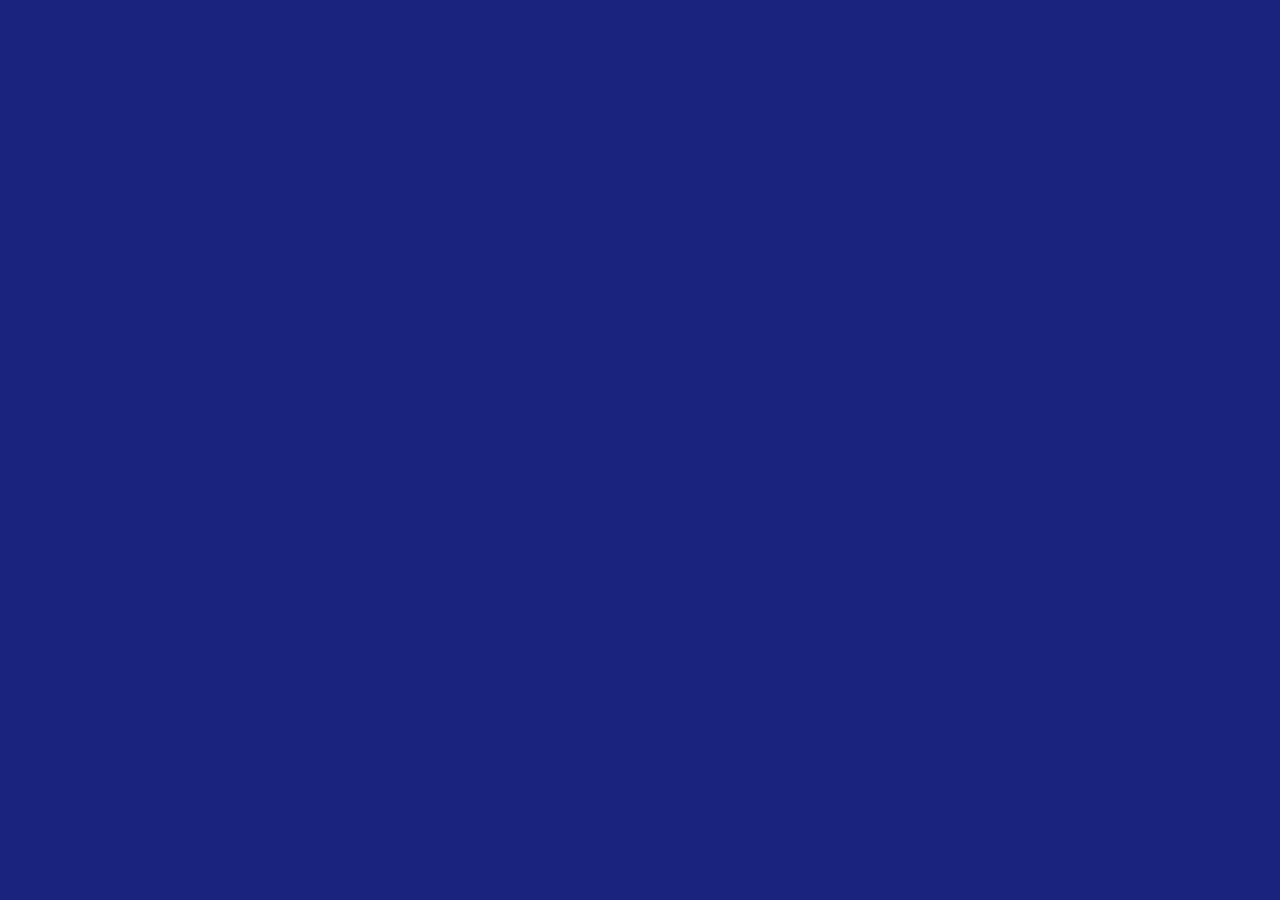
==== index.html @ e11d2199 "Optimisation SEO et correction splash screen" ====
<!DOCTYPE html>
<html lang="fr">

<head>
    <meta charset="UTF-8">
    <meta name="theme-color" content="#1A237E">
    <meta name="viewport" content="width=device-width, initial-scale=1.0">
    <title>Matthew Bolia — Développeur Web & Mobile</title>
    <meta name="description" content="Découvrez le portfolio de Matthew Bolia, développeur Web et Mobile spécialisé en Flutter, React et Firebase. Basé à Kinshasa.">
    <meta name="keywords" content="Matthew Bolia, développeur web, développeur mobile, Kinshasa, portfolio, Flutter, React, Firebase">
    <meta property="og:title" content="Matthew Bolia — Portfolio">
    <meta property="og:description" content="Développeur Web & Mobile créant des expériences digitales exceptionnelles.">
    <meta property="og:url" content="https://matthewbolia.vercel.app/">
    <link rel="icon" type="image/png" href="favicon.png">


    <link rel="preconnect" href="https://fonts.googleapis.com">
    <link rel="preconnect" href="https://fonts.gstatic.com" crossorigin>
    <link href="https://fonts.googleapis.com/css2?family=Inter:wght@800&display=swap" rel="stylesheet">

    <link rel="stylesheet" href="style.css">


    <link rel="prefetch" href="portfolio.html">
    <link rel="prerender" href="portfolio.html">
    <style>
        body {
            background-color: #1A237E;
            margin: 0;
            padding: 0;
            overflow: hidden;
            width: 100%;
            height: 100vh;
            display: flex;
            align-items: center;
            justify-content: center;
        }
    </style>
</head>

<body class="no-scroll">
    <!-- Custom Cursor -->
    <div id="cursor-dot"></div>
    <div id="cursor-outline"></div>

    <div id="splash-screen">
        <div class="splash-logo">
            <span class="letter">M</span>
            <span class="letter">B</span>
        </div>
    </div>

    <script>

        const cursorDot = document.getElementById('cursor-dot');
        const cursorOutline = document.getElementById('cursor-outline');

        window.addEventListener('mousemove', (e) => {
            const posX = e.clientX;
            const posY = e.clientY;

            cursorDot.style.left = `${posX}px`;
            cursorDot.style.top = `${posY}px`;
            cursorDot.style.opacity = '1';

            cursorOutline.animate({
                left: `${posX}px`,
                top: `${posY}px`
            }, { duration: 500, fill: 'forwards' });
            cursorOutline.style.opacity = '1';
        });

        document.addEventListener('DOMContentLoaded', () => {
            setTimeout(() => {
                window.location.replace('portfolio.html');
            }, 3000);
        });
    </script>
</body>

</html>
---- style.css ----
:root {
   --primary: #1A237E;
   --primary-rgb: 26, 35, 126;
   --primary-light: #3F51B5;
   --primary-dark: #121858;
   --primary-soft: rgba(26, 35, 126, 0.08);

   --bg-main: #FBF5F0;
   --bg-card: #FFFFFF;
   --bg-section-alt: #F5EDE6;
   --bg-ticker: #FBF5F0;
   --cta-bg: #e8eafc;

   --text-primary: #1a1a2e;
   --text-secondary: #6b7280;
   --text-muted: #9ca3af;

   --border: #e5e0db;
   --border-hover: rgba(26, 35, 126, 0.3);
   --shadow: 0 4px 24px rgba(0, 0, 0, 0.06);
   --shadow-hover: 0 12px 40px rgba(0, 0, 0, 0.1);
   --shadow-sm: 0 2px 8px rgba(0, 0, 0, 0.04);

   --radius-sm: 8px;
   --radius-md: 12px;
   --radius-lg: 16px;
   --radius-xl: 24px;
   --radius-full: 999px;
   --header-height: 72px;
   --container-max: 1200px;
   --section-gap: 100px;

   --ease: cubic-bezier(0.4, 0, 0.2, 1);
   --ease-bounce: cubic-bezier(0.34, 1.56, 0.64, 1);
   --transition: all 0.3s var(--ease);
   --transition-slow: all 0.5s var(--ease);

   --font-body: 'Inter', -apple-system, BlinkMacSystemFont, 'Segoe UI', sans-serif;
   --font-heading: 'Playfair Display', Georgia, 'Times New Roman', serif;
   --font-mono: 'DM Mono', 'Fira Code', monospace;
 }

 [data-theme="dark"] {
    --primary: #6366F1;
    --primary-rgb: 99, 102, 241;
    --primary-light: #818CF8;
    --primary-soft: rgba(99, 102, 241, 0.15);
    --glow-primary: rgba(99, 102, 241, 0.4);
    --glow-secondary: rgba(139, 92, 246, 0.3);

    --bg-main: #020205;
    --bg-card: #0A0A12;
    --bg-section-alt: #05050A;
    --bg-ticker: #020205;
    --cta-bg: #080816;
    --text-primary: #F9FAFB;
    --text-secondary: #D1D5DB;
    --text-muted: #9CA3AF;
    --border: rgba(255, 255, 255, 0.08);
    --border-hover: rgba(99, 102, 241, 0.4);
    
    --shadow: 0 10px 30px -10px rgba(0, 0, 0, 0.7);
    --shadow-hover: 0 20px 40px -15px rgba(0, 0, 0, 0.8), 0 0 20px rgba(99, 102, 241, 0.1);
    --shadow-sm: 0 4px 12px rgba(0, 0, 0, 0.5);
    
    --glass-bg: rgba(10, 10, 18, 0.8);
    --glass-border: rgba(255, 255, 255, 0.05);
 }

  /* --- Ambient Dark Mode Glows --- */
  [data-theme="dark"] #main-content-wrapper::before,
  [data-theme="dark"] #main-content-wrapper::after {
    content: '';
    position: fixed;
    width: 50vw;
    height: 50vw;
    border-radius: 50%;
    filter: blur(120px);
    z-index: -1;
    opacity: 0.15;
    pointer-events: none;
    animation: ambient-pulse 15s ease-in-out infinite alternate;
  }

  [data-theme="dark"] #main-content-wrapper::before {
    top: -10%;
    right: -10%;
    background: radial-gradient(circle, var(--primary), transparent);
  }

  [data-theme="dark"] #main-content-wrapper::after {
    bottom: -10%;
    left: -10%;
    background: radial-gradient(circle, #8B5CF6, transparent);
    animation-delay: -7s;
  }

  @keyframes ambient-pulse {
    0% { transform: translate(0, 0) scale(1); opacity: 0.1; }
    100% { transform: translate(-5%, 5%) scale(1.2); opacity: 0.2; }
  }

 /* ---------- RESET & BASE ---------- */
 *,
 *::before,
 *::after {
   margin: 0;
   padding: 0;
   box-sizing: border-box;
 }

 html {
   scroll-behavior: smooth;
   scroll-padding-top: var(--header-height);
 }

 body {
   font-family: var(--font-body);
   background-color: var(--bg-main);
   color: var(--text-primary);
   line-height: 1.7;
   overflow-x: hidden;
   -webkit-font-smoothing: antialiased;
   -moz-osx-font-smoothing: grayscale;
   transition: background-color 0.4s var(--ease), color 0.4s var(--ease);
 }

 img {
   max-width: 100%;
   height: auto;
   display: block;
 }

 a {
   color: inherit;
   text-decoration: none;
 }

 ul {
   list-style: none;
 }

 button {
   font-family: inherit;
   cursor: pointer;
   border: none;
   background: none;
 }

 .container {
   width: 90%;
   max-width: var(--container-max);
   margin: 0 auto;
 }

 .sr-only {
   position: absolute;
   width: 1px;
   height: 1px;
   padding: 0;
   margin: -1px;
   overflow: hidden;
   clip: rect(0, 0, 0, 0);
   white-space: nowrap;
   border: 0;
 }

 .skip-link {
   position: fixed;
   top: -100%;
   left: 20px;
   z-index: 9999;
   padding: 12px 24px;
   background: var(--primary);
   color: #fff;
   border-radius: var(--radius-md);
   font-weight: 600;
   transition: top 0.3s;
 }

 .skip-link:focus {
   top: 20px;
 }

 header {
   position: fixed;
   top: 0;
   left: 0;
   width: 100%;
   z-index: 10000;
   transition: var(--transition-slow);
   background: var(--bg-main);
   backdrop-filter: blur(20px);
   -webkit-backdrop-filter: blur(20px);
   border-bottom: 1px solid var(--border);
   box-shadow: var(--shadow-sm);
   opacity: 1 !important;
 }

 header .nav-pill:not(.active) {
   color: var(--text-secondary);
 }

 .nav-right .icon-btn,
 .nav-right .lang-btn {
   color: var(--text-primary);
   border-color: var(--border);
 }

 .nav-right .btn-cv {
   color: #fff !important;
   background: var(--primary);
   border-color: var(--primary);
 }

 header.scrolled {
   background: var(--bg-main);
   border-bottom: 1px solid var(--border);
   opacity: 1 !important;
 }

 nav {
   display: flex;
   align-items: center;
   justify-content: space-between;
   height: var(--header-height);
 }

 .nav-left {
   display: flex;
   align-items: center;
   gap: 6px;
 }

 .nav-pill {
   padding: 8px 20px;
   border-radius: var(--radius-full);
   font-size: 0.88rem;
   font-weight: 500;
   color: var(--text-secondary);
   transition: var(--transition);
   text-decoration: none;
 }

 .nav-pill:hover {
   color: var(--text-primary);
   background: rgba(0, 0, 0, 0.04);
 }

 .nav-pill.active {
   background: var(--primary);
   color: #fff;
   font-weight: 600;
 }

 .nav-right {
   display: flex;
   align-items: center;
   gap: 10px;
 }

 .btn-cv {
   display: inline-flex;
   align-items: center;
   gap: 8px;
   padding: 8px 20px;
   background: #1A237E !important;
   color: #fff !important;
   border-radius: var(--radius-full);
   font-size: 0.85rem;
   font-weight: 600;
   transition: var(--transition);
   text-decoration: none;
   border: 2px solid #1A237E !important;
 }

 .btn-cv:hover {
   background: #283593 !important;
   transform: translateY(-2px);
   box-shadow: 0 5px 15px rgba(26, 35, 126, 0.3);
 }

 .lang-badge {
   padding: 6px 14px;
   border: 1.5px solid var(--border);
   border-radius: var(--radius-full);
   font-size: 0.8rem;
   font-weight: 600;
   color: var(--text-secondary);
   letter-spacing: 0.5px;
 }

 .icon-btn {
   width: 38px;
   height: 38px;
   display: flex;
   align-items: center;
   justify-content: center;
   border-radius: var(--radius-full);
   background: rgba(26, 35, 126, 0.08);
   border: 1.5px solid rgba(26, 35, 126, 0.15);
   color: #1A237E;
   font-size: 1.1rem;
   transition: var(--transition);
 }

 [data-theme="dark"] .icon-btn {
   background: rgba(255, 255, 255, 0.1);
   border-color: rgba(255, 255, 255, 0.2);
   color: #fff;
 }

 .icon-btn:hover {
   background: var(--primary);
   color: #fff;
   transform: translateY(-2px);
 }

 .lang-btn {
   display: flex;
   align-items: center;
   justify-content: center;
   padding: 4px;
   border-radius: var(--radius-full);
   font-size: 1.4rem;
   background: transparent;
   transition: var(--transition);
   cursor: pointer;
   border: none;
 }

 .lang-btn:hover {
   transform: scale(1.1);
 }

 .lang-flag {
   width: 24px;
   height: auto;
   border-radius: 3px;
   display: block;
 }

 .hamburger {
   display: none;
   flex-direction: column;
   justify-content: center;
   gap: 5px;
   width: 36px;
   height: 36px;
   padding: 6px;
   border-radius: var(--radius-sm);
   z-index: 1100;
 }

 .hamburger span {
   display: block;
   height: 2.5px;
   width: 100%;
   background: var(--text-primary);
   border-radius: 2px;
   transition: var(--transition);
   transform-origin: center;
 }

 .hamburger.active span:nth-child(1) {
   transform: rotate(45deg) translate(5px, 5px);
 }

 .hamburger.active span:nth-child(2) {
   opacity: 0;
   transform: scaleX(0);
 }

 .hamburger.active span:nth-child(3) {
   transform: rotate(-45deg) translate(5px, -5px);
 }

 /* Mobile Nav */
 .mobile-nav {
   position: fixed;
   top: var(--header-height);
   left: 0;
   right: 0;
   background: var(--bg-main);
   backdrop-filter: blur(20px);
   -webkit-backdrop-filter: blur(20px);
   border-bottom: 1px solid var(--border);
   padding: 16px 24px;
   display: flex;
   flex-direction: column;
   gap: 4px;
   z-index: 999;
   opacity: 0;
   transform: translateY(-16px);
   pointer-events: none;
   transition: var(--transition);
 }

 .mobile-nav.active {
   opacity: 1;
   transform: translateY(0);
   pointer-events: all;
 }

 .mobile-nav-link {
   padding: 12px 16px;
   border-radius: var(--radius-md);
   font-size: 0.95rem;
   font-weight: 500;
   color: var(--text-secondary);
   text-decoration: none;
   transition: var(--transition);
 }

 .mobile-nav-link:hover,
 .mobile-nav-link.active {
   background: var(--primary-soft);
   color: var(--primary);
 }

 /* ============================================
   HERO SECTION
   ============================================ */
 #hero {
   min-height: 100vh;
   display: flex;
   align-items: center;
   position: relative;
   overflow: hidden;
   padding-top: calc(var(--header-height) + 20px);
   padding-bottom: 40px;
 }

 .hero-content {
   display: grid;
   grid-template-columns: 1fr 1fr;
   align-items: center;
   gap: 60px;
 }

 .hero-text {
   display: flex;
   flex-direction: column;
 }

 .hero-label {
   font-size: 0.85rem;
   font-weight: 600;
   color: var(--primary);
   text-transform: uppercase;
   letter-spacing: 1.5px;
   margin-bottom: 16px;
 }

 #hero h1 {
   font-family: var(--font-body);
   font-size: clamp(1.8rem, 3.5vw, 2.5rem);
   font-weight: 700;
   line-height: 1.2;
   margin-bottom: 12px;
   letter-spacing: -0.02em;
 }

 .hero-name-bold {
   font-weight: 800;
   color: var(--primary);
 }

 .hero-tagline {
   font-size: 0.95rem;
   font-weight: 400;
   color: var(--text-secondary);
   margin-bottom: 22px;
   max-width: 460px;
   line-height: 1.6;
 }

 .hero-tagline em {
   font-style: italic;
   font-size: 0.95rem;
 }

 .hero-availability {
   display: inline-flex;
   align-items: center;
   gap: 10px;
   font-size: 0.88rem;
   font-weight: 500;
   color: var(--primary);
   margin-bottom: 24px;
 }

 .avail-dot {
   width: 10px;
   height: 10px;
   background: #10b981;
   border-radius: 50%;
   animation: pulse-dot 2s ease-in-out infinite;
   flex-shrink: 0;
 }

 .hero-languages {
   display: flex;
   align-items: center;
   gap: 12px;
   margin-bottom: 28px;
   flex-wrap: wrap;
 }

 .languages-label {
   font-size: 0.72rem;
   font-weight: 700;
   text-transform: uppercase;
   letter-spacing: 2px;
   color: var(--text-muted);
 }

 .languages-list {
   font-size: 0.9rem;
   font-weight: 500;
   color: var(--text-primary);
 }

 .hero-socials {
   display: flex;
   gap: 12px;
   flex-wrap: wrap;
 }

 .social-pill {
   display: inline-flex;
   align-items: center;
   gap: 8px;
   padding: 10px 20px;
   border: 1.5px solid var(--border);
   border-radius: var(--radius-full);
   font-size: 0.85rem;
   font-weight: 600;
   color: var(--text-primary);
   background: #fff;
   transition: var(--transition);
   text-decoration: none;
   box-shadow: var(--shadow-sm);
 }

 .social-pill:hover {
   transform: translateY(-2px);
   box-shadow: var(--shadow-hover);
 }

 .social-email {
   color: #EA4335;
   border-color: rgba(234, 67, 53, 0.2);
 }

 .social-email:hover {
   background: rgba(234, 67, 53, 0.05);
   border-color: #EA4335;
 }

 .social-linkedin {
   color: #0A66C2;
   border-color: rgba(10, 102, 194, 0.2);
 }

 .social-linkedin:hover {
   background: rgba(10, 102, 194, 0.05);
   border-color: #0A66C2;
 }

 .social-github {
   color: #181717;
   border-color: rgba(24, 23, 23, 0.2);
 }

 .social-github:hover {
   background: rgba(24, 23, 23, 0.05);
   border-color: #181717;
 }

 .social-pill i {
   font-size: 1rem;
 }

 /* ============================================
   HERO STORY DISPLAY
   ============================================ */
 .hero-visual {
   display: flex;
   justify-content: center;
   align-items: center;
   z-index: 10;
   position: relative;
 }

 .story-container {
   display: flex;
   flex-direction: column;
   gap: 1.5rem;
   align-items: center;
   max-width: 340px;
   width: 100%;
 }

 .story-frame {
   position: relative;
   width: 100%;
   aspect-ratio: 9 / 14;
   background: var(--bg-card);
   border-radius: 24px;
   padding: 4px;
   box-shadow: var(--shadow-hover);
   border: 1px solid #1A237E;
   overflow: hidden;
 }

 .story-frame::before,
 .story-frame::after {
   content: '';
   position: absolute;
   width: 35px;
   height: 35px;
   border: 3px solid #1A237E;
   z-index: 5;
   pointer-events: none;
 }

 .story-frame::before {
   top: -2px;
   left: -2px;
   border-right: none;
   border-bottom: none;
   border-top-left-radius: 24px;
 }

 .story-frame::after {
   bottom: -2px;
   right: -2px;
   border-left: none;
   border-top: none;
   border-bottom-right-radius: 24px;
 }

 .story-progress {
   display: flex;
   gap: 5px;
   position: absolute;
   top: 12px;
   left: 12px;
   right: 12px;
   z-index: 10;
 }

 .progress-bar {
   flex: 1;
   height: 2px;
   background: rgba(255, 255, 255, 0.3);
   border-radius: 4px;
   overflow: hidden;
   position: relative;
 }

 .progress-bar.active::after {
   content: '';
   position: absolute;
   top: 0;
   left: 0;
   height: 100%;
   width: 100%;
   background: #fff;
   transform-origin: left;
   animation: inherit;
 }

 .progress-bar.viewed::after {
   content: '';
   position: absolute;
   top: 0;
   left: 0;
   height: 100%;
   width: 100%;
   background: #fff;
 }

 .story-content {
   width: 100%;
   height: 100%;
   border-radius: 20px;
   overflow: hidden;
   position: relative;
   background: #000;
 }

 .story-img {
   position: absolute;
   top: 0;
   left: 0;
   width: 100%;
   height: 100%;
   object-fit: cover;
   opacity: 0;
   transform: scale(1.05);
   transition: opacity 0.6s ease, transform 0.8s ease;
 }

 .story-img.active {
   opacity: 1;
   transform: scale(1);
 }

 .story-thumbnails {
   display: flex;
   gap: 10px;
   justify-content: center;
   width: 100%;
 }

 .thumb {
   width: 48px;
   height: 48px;
   border-radius: 8px;
   overflow: hidden;
   cursor: pointer;
   border: 1.5px solid transparent;
   transition: var(--transition);
   opacity: 0.5;
   background: var(--bg-card);
 }

 .thumb:hover {
   opacity: 0.8;
   transform: translateY(-3px);
 }

 .thumb.active {
   opacity: 1;
   border-color: #1A237E;
   box-shadow: 0 5px 15px rgba(26, 35, 126, 0.2);
 }

 .thumb img {
   width: 100%;
   height: 100%;
   object-fit: cover;
 }

 @keyframes progress-fill {
   from {
     transform: scaleX(0);
   }

   to {
     transform: scaleX(1);
   }
 }

 /* ============================================
   STORY UI RESPONSIVE
   ============================================ */
 @media (max-width: 991px) {
   .hero-content {
     grid-template-columns: 1fr !important;
     text-align: center;
     gap: 3rem;
     padding-top: 2rem;
   }

   .hero-text {
     align-items: center;
   }

   .story-container {
     max-width: 300px;
     margin: 0 auto;
   }

   .hero-tagline {
     margin-left: auto;
     margin-right: auto;
   }

   .hero-socials {
     justify-content: center;
   }
 }

 @media (max-width: 576px) {
   .story-container {
     max-width: 260px;
     gap: 1.2rem;
   }

   .story-frame {
     border-radius: 20px;
   }

   .story-content {
     border-radius: 16px;
   }

   .story-progress {
     top: 10px;
     left: 10px;
     right: 10px;
   }

   .thumb {
     width: 42px;
     height: 42px;
   }

   .story-caption {
     font-size: 0.82rem;
   }
 }

 /* ============================================
   TECH TICKER
   ============================================ */
 .tech-ticker {
   padding: 18px 0;
   background: var(--bg-ticker);
   border-top: 1px solid var(--border);
   border-bottom: 1px solid var(--border);
   overflow: hidden;
   position: relative;
 }

 .tech-ticker::before,
 .tech-ticker::after {
   content: '';
   position: absolute;
   top: 0;
   bottom: 0;
   width: 100px;
   z-index: 2;
   pointer-events: none;
 }

 .tech-ticker::before {
   left: 0;
   background: linear-gradient(to right, var(--bg-ticker), transparent);
 }

 .tech-ticker::after {
   right: 0;
   background: linear-gradient(to left, var(--bg-ticker), transparent);
 }

 .ticker-track {
   display: flex;
   width: max-content;
   animation: ticker-scroll 35s linear infinite;
 }

 .ticker-track:hover {
   animation-play-state: paused;
 }

 .ticker-content {
   display: flex;
   align-items: center;
   gap: 0;
   flex-shrink: 0;
 }

 .ticker-item {
   display: inline-flex;
   align-items: center;
   gap: 10px;
   padding: 10px 32px;
   font-size: 0.9rem;
   font-weight: 600;
   color: var(--text-primary);
   white-space: nowrap;
   transition: var(--transition);
   cursor: default;
   letter-spacing: 0.2px;
 }

 .ticker-item:hover {
   color: var(--primary);
 }

 .ticker-icon-img {
   width: 18px;
   height: 18px;
   object-fit: contain;
 }

 .ticker-item i {
   font-size: 1.25rem;
   transition: transform 0.3s var(--ease);
 }

 .ticker-item:hover i {
   transform: scale(1.2);
 }

 .ticker-item::after {
   content: '';
   width: 4px;
   height: 4px;
   background: var(--border);
   border-radius: 50%;
   position: absolute;
   right: 0;
   display: none;
 }

 @keyframes ticker-scroll {
   0% {
     transform: translateX(0);
   }

   100% {
     transform: translateX(-50%);
   }
 }

 /* ============================================
   SECTION HEADERS
   ============================================ */
 section {
   padding: var(--section-gap) 0;
 }

 .section-header {
   margin-bottom: 50px;
 }

 .section-header-center {
   text-align: center;
 }

 .section-label {
   display: inline-block;
   font-size: 0.78rem;
   font-weight: 700;
   text-transform: uppercase;
   letter-spacing: 2px;
   color: var(--primary);
   margin-bottom: 12px;
 }

 .section-title {
   font-family: var(--font-heading);
   font-size: clamp(2rem, 4vw, 2.75rem);
   font-weight: 700;
   color: var(--text-primary);
   line-height: 1.2;
   display: flex;
   align-items: center;
   gap: 12px;
   flex-wrap: wrap;
 }

 .section-title-center {
   justify-content: center;
 }

 .loading-dots {
   display: inline-flex;
   align-items: baseline;
   letter-spacing: 4px;
   font-size: 1.2em;
   margin-left: 2px;
 }

 .loading-dots span {
   display: inline-block;
   animation: loading-blink 1.4s infinite both;
   color: var(--primary);
 }

 .loading-dots span:nth-child(2) {
   animation-delay: 0.2s;
 }

 .loading-dots span:nth-child(3) {
   animation-delay: 0.4s;
 }

 @keyframes loading-blink {
   0% {
     opacity: 0.2;
     transform: translateY(0);
   }

   20% {
     opacity: 1;
     transform: translateY(-4px);
   }

   100% {
     opacity: 0.2;
     transform: translateY(0);
   }
 }

 .title-dots {
   display: inline-flex;
   gap: 5px;
   align-items: center;
 }

 .title-dots span {
   width: 10px;
   height: 10px;
   border-radius: 50%;
   display: inline-block;
 }

 .title-dots span:first-child {
   background: var(--primary);
 }

 .title-dots span:last-child {
   background: #e11d48;
 }

 .section-subtitle {
   font-size: 0.95rem;
   color: var(--text-secondary);
   margin-top: 8px;
 }

 .terminal-title {
   font-family: var(--font-mono);
   font-size: clamp(1.2rem, 3vw, 1.6rem);
   font-weight: 500;
   color: #22c55e;
   background: #0d1117;
   padding: 12px 28px;
   border-radius: var(--radius-lg);
   border: 1px solid #1e3a2f;
   display: inline-block;
   position: relative;
 }

 .terminal-title::after {
   content: '';
   display: inline-block;
   width: 12px;
   height: 1.1em;
   background-color: #22c55e;
   vertical-align: middle;
   margin-left: 10px;
   animation: blink-cursor 1s step-end infinite;
 }

 @keyframes blink-cursor {

   0%,
   100% {
     opacity: 1;
   }

   50% {
     opacity: 0;
   }
 }

 /* ============================================
   ABOUT SECTION
   ============================================ */
 .about-top {
   display: grid;
   grid-template-columns: 1fr 1.5fr;
   gap: 60px;
   align-items: center;
   margin-bottom: 80px;
 }

 @media (max-width: 900px) {
   .about-top {
     grid-template-columns: 1fr;
     gap: 40px;
   }
 }

 .about-photo-wrapper {
   display: flex;
   justify-content: center;
 }

 .about-photo {
   position: relative;
   width: 100%;
   max-width: 320px;
   aspect-ratio: 1;
   border-radius: var(--radius-lg);
   overflow: visible;
 }

 .about-photo img {
   width: 100%;
   height: 100%;
   object-fit: cover;
   border-radius: var(--radius-lg);
   display: block;
 }

 .wave-badge {
   position: absolute;
   top: -15px;
   right: -15px;
   width: 50px;
   height: 50px;
   background: var(--bg-card);
   border-radius: 50%;
   box-shadow: 0 4px 12px rgba(0, 0, 0, 0.08);
   display: flex;
   align-items: center;
   justify-content: center;
   font-size: 1.5rem;
   border: 4px solid var(--bg-primary);
   animation: wave 2.5s infinite;
   transform-origin: 70% 70%;
   z-index: 2;
 }

 @keyframes wave {
   0% {
     transform: rotate(0deg);
   }

   10% {
     transform: rotate(14deg);
   }

   20% {
     transform: rotate(-8deg);
   }

   30% {
     transform: rotate(14deg);
   }

   40% {
     transform: rotate(-4deg);
   }

   50% {
     transform: rotate(10deg);
   }

   60% {
     transform: rotate(0deg);
   }

   100% {
     transform: rotate(0deg);
   }
 }

 .about-description {
   font-size: 1.05rem;
   color: var(--text-secondary);
   line-height: 1.7;
   margin-bottom: 24px;
 }

 .about-email-row {
   display: flex;
   align-items: center;
   gap: 16px;
   flex-wrap: wrap;
 }

 .about-email-row .email-link {
   display: inline-flex;
   align-items: center;
   gap: 10px;
   font-weight: 500;
   color: var(--text-primary);
   text-decoration: none;
 }

 .copy-btn-small {
   padding: 6px 16px;
   font-size: 0.85rem;
   font-weight: 500;
   border-radius: 20px;
   background-color: var(--border-light);
   color: var(--text-secondary);
   border: none;
   cursor: pointer;
   display: inline-flex;
   align-items: center;
   gap: 6px;
   transition: var(--transition);
 }

 .copy-btn-small:hover {
   background-color: var(--border);
   color: var(--text-primary);
 }

 /* ============================================
   SKILLS SECTION
   ============================================ */
 .skills-header {
   display: flex;
   align-items: center;
   gap: 16px;
   margin-bottom: 30px;
 }

 .notion-icon {
   width: 36px;
   height: 36px;
   background-color: #2f3437;
   border-radius: 8px;
   color: white;
   display: flex;
   align-items: center;
   justify-content: center;
   font-family: var(--font-heading);
   font-weight: bold;
   font-size: 1.1rem;
 }

 /* ============================================
   SKILLS — RESPONSIVE GRID (CORRIGÉ)
   ============================================ */

 /* Desktop (>968px) : 3 colonnes côte à côte */
 .skills-columns {
   display: grid;
   grid-template-columns: repeat(3, 1fr);
   gap: 30px;
 }

 .skills-col-title {
   display: flex;
   align-items: center;
   gap: 8px;
   font-size: 1.1rem;
   margin-bottom: 16px;
   color: var(--text-primary);
   font-weight: 600;
 }

 .skills-col-title .dot {
   width: 6px;
   height: 6px;
   border-radius: 50%;
   flex-shrink: 0;
 }

 .skills-col-title .dot.red {
   background-color: var(--primary);
 }

 .skills-pill-group {
   display: flex;
   flex-wrap: wrap;
   gap: 10px;
 }

 .skill-pill {
   display: inline-flex;
   align-items: center;
   gap: 8px;
   background-color: rgba(0, 0, 0, 0.03);
   border: 1px solid rgba(0, 0, 0, 0.06);
   padding: 8px 16px;
   border-radius: 8px;
   font-size: 0.9rem;
   font-weight: 500;
   color: var(--text-secondary);
   transition: var(--transition);
 }

 .skill-icon-img {
   width: 20px;
   height: 20px;
   object-fit: contain;
   flex-shrink: 0;
 }

 .random-skill-accent {
   display: inline-flex;
   align-items: center;
   justify-content: center;
   width: 40px;
   height: 40px;
   margin-left: 12px;
   vertical-align: middle;
   transition: opacity 0.4s ease, transform 0.4s ease;
 }

 .skill-pill:hover {
   background-color: rgba(0, 0, 0, 0.06);
   transform: translateY(-2px);
 }

 .skill-pill.soft {
   background-color: var(--primary-soft);
   border: 1px solid rgba(var(--primary-rgb), 0.1);
   color: var(--primary);
 }

 .skill-pill.soft:hover {
   background-color: rgba(26, 35, 126, 0.12);
 }

 /* ============================================
   PROJECTS SECTION
   ============================================ */
 #projects {
   background: var(--bg-main);
 }

 .projects-grid {
   display: grid;
   grid-template-columns: repeat(auto-fill, minmax(280px, 1fr));
   gap: 24px;
 }

 .project-card {
   background: var(--bg-card);
   border: 1px solid var(--border);
   border-radius: var(--radius-xl);
   overflow: hidden;
   transition: var(--transition);
 }

 .project-card:hover {
   transform: translateY(-6px);
   box-shadow: var(--shadow-hover);
   border-color: var(--border-hover);
 }

 [data-theme="dark"] .project-card {
   background: var(--glass-bg);
   backdrop-filter: blur(12px);
   -webkit-backdrop-filter: blur(12px);
   border: 1px solid var(--glass-border);
   box-shadow: 0 4px 20px rgba(0, 0, 0, 0.5);
 }

 [data-theme="dark"] .project-card::after {
   content: '';
   position: absolute;
   inset: 0;
   background: radial-gradient(circle at top right, var(--primary-soft), transparent 70%);
   opacity: 0;
   transition: var(--transition);
   pointer-events: none;
 }

 [data-theme="dark"] .project-card:hover {
   border-color: var(--primary-light);
   box-shadow: 0 0 30px rgba(var(--primary-rgb), 0.15), var(--shadow-hover);
 }

 [data-theme="dark"] .project-card:hover::after {
   opacity: 1;
 }

 .project-image {
   position: relative;
   overflow: hidden;
   height: 200px;
 }

 .project-image img {
   width: 100%;
   height: 100%;
   object-fit: cover;
   transition: transform 0.5s var(--ease);
 }

 .project-card:hover .project-image img {
   transform: scale(1.06);
 }

 .project-info {
   padding: 20px 24px 24px;
 }

 .project-header {
   display: flex;
   align-items: flex-start;
   justify-content: space-between;
   gap: 8px;
   margin-bottom: 8px;
   flex-wrap: wrap;
 }

 .project-info h3 {
   font-size: 1.05rem;
   font-weight: 700;
   color: var(--text-primary);
 }

 .project-actions {
   display: flex;
   align-items: center;
   gap: 8px;
 }

 .project-icon-link {
   width: 32px;
   height: 32px;
   display: flex;
   align-items: center;
   justify-content: center;
   border-radius: 50%;
   color: var(--text-secondary);
   transition: var(--transition);
   font-size: 1rem;
 }

 .project-icon-link:hover {
   color: var(--primary);
   background: var(--primary-soft);
 }

 .btn-view-project {
   display: inline-flex;
   align-items: center;
   gap: 6px;
   padding: 6px 14px;
   border: 1.5px solid var(--primary);
   border-radius: var(--radius-full);
   font-size: 0.75rem;
   font-weight: 600;
   color: var(--primary);
   transition: var(--transition);
   text-decoration: none;
   white-space: nowrap;
 }

 .btn-view-project:hover {
   background: var(--primary);
   color: #fff;
   box-shadow: 0 0 15px rgba(var(--primary-rgb), 0.4);
 }

 [data-theme="dark"] .btn-view-project {
   border-color: var(--primary-light);
   color: var(--primary-light);
 }

 [data-theme="dark"] .btn-view-project:hover {
   background: var(--primary-light);
   color: #fff;
   box-shadow: 0 0 20px rgba(var(--primary-rgb), 0.5);
 }

 .btn-view-project i {
   font-size: 0.65rem;
 }

 .project-info p {
   font-size: 0.85rem;
   color: var(--text-secondary);
   line-height: 1.6;
   margin-bottom: 16px;
 }

 .project-tags {
   display: flex;
   flex-wrap: wrap;
   gap: 8px;
 }

 .project-tags span {
   display: inline-flex;
   align-items: center;
   gap: 5px;
   padding: 4px 12px;
   background: var(--bg-main);
   border: 1px solid var(--border);
   border-radius: var(--radius-full);
   font-size: 0.72rem;
   font-weight: 500;
   color: var(--text-secondary);
 }

 .project-tags span i {
   font-size: 0.75rem;
 }

 .cta-card {
   background: var(--cta-bg) !important;
   border-color: var(--primary-soft) !important;
   display: flex;
   align-items: center;
   justify-content: center;
   min-height: 320px;
 }

 .cta-card:hover {
   background: var(--bg-section-alt) !important;
 }

 .cta-content {
   text-align: center;
   padding: 40px 24px;
 }

 .cta-icon {
   width: 56px;
   height: 56px;
   margin: 0 auto 20px;
   display: flex;
   align-items: center;
   justify-content: center;
   border: 2px dashed var(--primary);
   border-radius: 50%;
   color: var(--primary);
   font-size: 1.2rem;
   transition: var(--transition);
 }

 .cta-card:hover .cta-icon {
   background: var(--primary);
   color: #fff;
   border-color: var(--primary);
 }

 .cta-content h3 {
   font-family: var(--font-heading);
   font-size: 1.3rem;
   font-weight: 700;
   color: var(--text-primary);
   margin-bottom: 8px;
 }

 .cta-content p {
   font-size: 0.88rem;
   color: var(--text-secondary);
   margin-bottom: 20px;
 }

 .btn-cta {
   display: inline-flex;
   align-items: center;
   gap: 6px;
   padding: 10px 24px;
   background: var(--primary);
   color: #fff;
   border-radius: var(--radius-full);
   font-size: 0.85rem;
   font-weight: 600;
   transition: var(--transition);
   text-decoration: none;
 }

 .btn-cta:hover {
   background: var(--primary-dark);
   transform: translateY(-2px);
   box-shadow: 0 8px 24px rgba(var(--primary-rgb), 0.3);
 }

 [data-theme="dark"] .btn-cta {
   background: var(--primary);
   box-shadow: 0 0 15px rgba(var(--primary-rgb), 0.2);
 }

 [data-theme="dark"] .btn-cta:hover {
   background: var(--primary-light);
   box-shadow: 0 0 25px rgba(var(--primary-rgb), 0.5);
 }

 [data-theme="dark"] .section-label {
   text-shadow: 0 0 8px rgba(var(--primary-rgb), 0.4);
   letter-spacing: 3px;
   color: var(--primary-light);
 }

 /* ============================================
   CONTACT SECTION
   ============================================ */
 #contact {
   background: var(--bg-section-alt);
 }

 .contact-layout {
   display: grid;
   grid-template-columns: 1fr 1fr;
   gap: 60px;
   align-items: start;
 }

 .contact-description {
   font-size: 0.95rem;
   color: var(--text-secondary);
   line-height: 1.8;
   margin-bottom: 28px;
   max-width: 460px;
 }

 .email-copy-row {
   display: flex;
   align-items: center;
   gap: 12px;
   margin-bottom: 20px;
   flex-wrap: wrap;
 }

 .email-link {
   display: inline-flex;
   align-items: center;
   gap: 8px;
   font-size: 0.92rem;
   font-weight: 500;
   color: var(--text-primary);
   text-decoration: none;
   transition: var(--transition);
 }

 .email-link:hover {
   color: var(--primary);
 }

 .email-link i {
   color: var(--primary);
 }

 .copy-btn {
   display: inline-flex;
   align-items: center;
   gap: 6px;
   padding: 6px 14px;
   border: 1.5px solid var(--border);
   border-radius: var(--radius-full);
   font-size: 0.78rem;
   font-weight: 500;
   color: var(--text-secondary);
   transition: var(--transition);
   cursor: pointer;
   background: var(--bg-card);
 }

 .copy-btn:hover {
   border-color: var(--primary);
   color: var(--primary);
 }

 .copy-btn.copied {
   border-color: #10b981;
   color: #10b981;
   background: rgba(16, 185, 129, 0.08);
 }

 .contact-extra-links {
   display: flex;
   gap: 16px;
   flex-wrap: wrap;
 }

 .extra-link {
   display: inline-flex;
   align-items: center;
   gap: 8px;
   font-size: 0.88rem;
   color: var(--text-secondary);
   text-decoration: none;
   transition: var(--transition);
 }

 .extra-link:hover {
   color: var(--primary);
 }

 .extra-link i {
   font-size: 1rem;
 }

 .quick-facts-card {
   background: var(--bg-card);
   border: 1px solid var(--border);
   border-radius: var(--radius-xl);
   padding: 32px;
   box-shadow: var(--shadow);
 }

 .facts-title {
   font-size: 1rem;
   font-weight: 700;
   color: var(--text-primary);
   margin-bottom: 24px;
   padding-bottom: 16px;
   border-bottom: 1px solid var(--border);
 }

 .facts-grid {
   display: flex;
   flex-direction: column;
   gap: 16px;
   margin-bottom: 24px;
 }

 .fact-row {
   display: flex;
   justify-content: space-between;
   align-items: center;
   gap: 16px;
 }

 .fact-label {
   font-size: 0.85rem;
   color: var(--text-secondary);
 }

 .fact-value {
   font-size: 0.85rem;
   font-weight: 600;
   color: var(--text-primary);
   text-align: right;
 }

 .facts-buttons {
   display: grid;
   grid-template-columns: 1fr 1fr;
   gap: 12px;
   padding-top: 16px;
   border-top: 1px solid var(--border);
 }

 .fact-btn {
   display: inline-flex;
   align-items: center;
   justify-content: center;
   gap: 8px;
   padding: 10px 16px;
   border: 1.5px solid var(--border);
   border-radius: var(--radius-md);
   font-size: 0.85rem;
   font-weight: 500;
   color: var(--text-primary);
   text-decoration: none;
   transition: var(--transition);
 }

 .fact-btn:hover {
   border-color: var(--primary);
   color: var(--primary);
   background: var(--primary-soft);
 }

 .fact-btn i {
   font-size: 1rem;
 }

 /* ============================================
   HOBBIES — STACKED CARD SLIDER
   ============================================ */
 #hobbies {
   background: var(--bg-main);
   overflow: hidden;
 }

 .stacked-slider-wrapper {
   display: flex;
   flex-direction: column;
   align-items: center;
   gap: 24px;
 }

 .stacked-slider {
   position: relative;
   width: 380px;
   height: 520px;
   perspective: 1200px;
   cursor: grab;
   user-select: none;
   -webkit-user-select: none;
 }

 .stacked-slider:active {
   cursor: grabbing;
 }

 .stacked-card {
   position: absolute;
   top: 0;
   left: 0;
   width: 100%;
   height: 100%;
   border-radius: 28px;
   overflow: hidden;
   background: #111;
   box-shadow: 0 15px 50px rgba(0, 0, 0, 0.15);
   transition: transform 0.5s cubic-bezier(0.25, 0.46, 0.45, 0.94),
     opacity 0.5s cubic-bezier(0.25, 0.46, 0.45, 0.94);
   will-change: transform, opacity;
   touch-action: pan-y;
 }

 .stacked-card img {
   width: 100%;
   height: 100%;
   object-fit: cover;
   pointer-events: none;
 }

 .stacked-card-overlay {
   position: absolute;
   bottom: 0;
   left: 0;
   right: 0;
   padding: 60px 28px 32px;
   background: linear-gradient(0deg, rgba(0, 0, 0, 0.8) 0%, rgba(0, 0, 0, 0.4) 50%, transparent 100%);
   pointer-events: none;
   transition: var(--transition);
 }

 [data-theme="dark"] .stacked-card-overlay {
   background: linear-gradient(0deg, rgba(2, 2, 5, 0.9) 0%, rgba(2, 2, 5, 0.45) 60%, transparent 100%);
 }

 [data-theme="dark"] .stacked-card {
   border: 1px solid var(--glass-border);
   box-shadow: 0 10px 40px rgba(0, 0, 0, 0.6);
 }

 [data-theme="dark"] .stacked-card::before {
   content: '';
   position: absolute;
   inset: 0;
   border-radius: 28px;
   padding: 1px;
   background: linear-gradient(135deg, rgba(255, 255, 255, 0.1), transparent 50%);
   -webkit-mask: linear-gradient(#fff 0 0) content-box, linear-gradient(#fff 0 0);
   mask: linear-gradient(#fff 0 0) content-box, linear-gradient(#fff 0 0);
   -webkit-mask-composite: xor;
   mask-composite: exclude;
   pointer-events: none;
   z-index: 5;
 }

 .animated-underline {
   position: relative;
   display: inline-block;
   font-family: var(--font-heading);
   font-size: 1.6rem;
   font-weight: 700;
   color: #fff;
   margin-bottom: 6px;
 }

 .animated-underline::after {
   content: '';
   position: absolute;
   bottom: -2px;
   left: 0;
   width: 0;
   height: 3px;
   background-color: var(--primary);
   transition: width 0.6s cubic-bezier(0.25, 0.46, 0.45, 0.94) 0.3s;
 }

 .stacked-card-overlay h3 {
   margin: 0;
   opacity: 0;
   transform: translateY(20px);
   transition: all 0.5s cubic-bezier(0.25, 0.46, 0.45, 0.94);
 }

 .stacked-card-overlay p {
   font-size: 0.88rem;
   color: rgba(255, 255, 255, 0.85);
   line-height: 1.5;
   margin-top: 6px;
   opacity: 0;
   transform: translateY(20px);
   transition: all 0.5s cubic-bezier(0.25, 0.46, 0.45, 0.94);
 }

 .swipe-hint {
   font-size: 0.75rem;
   color: rgba(255, 255, 255, 0.5);
   margin-top: 16px;
   letter-spacing: 0.5px;
   text-transform: uppercase;
   opacity: 0;
   transform: translateY(20px);
   transition: all 0.5s cubic-bezier(0.25, 0.46, 0.45, 0.94);
 }

 .stacked-card[data-position="0"] .stacked-card-overlay h3 {
   opacity: 1;
   transform: translateY(0);
   transition-delay: 0.1s;
 }

 .stacked-card[data-position="0"] .animated-underline::after {
   width: 100%;
 }

 .stacked-card[data-position="0"] .stacked-card-overlay p {
   opacity: 1;
   transform: translateY(0);
   transition-delay: 0.2s;
 }

 .stacked-card[data-position="0"] .swipe-hint {
   opacity: 1;
   transform: translateY(0);
   transition-delay: 0.3s;
 }

 .stacked-card[data-position="0"] {
   z-index: 4;
   transform: translateY(0) scale(1);
   opacity: 1;
 }

 .stacked-card[data-position="1"] {
   z-index: 3;
   transform: translateY(12px) scale(0.95);
   opacity: 0.7;
 }

 .stacked-card[data-position="2"] {
   z-index: 2;
   transform: translateY(24px) scale(0.90);
   opacity: 0.4;
 }

 .stacked-card[data-position="3"] {
   z-index: 1;
   transform: translateY(36px) scale(0.85);
   opacity: 0.15;
 }

 .stacked-card.swiping {
   transition: none !important;
 }

 .stacked-card.swipe-left {
   transition: transform 0.45s cubic-bezier(0.4, 0, 0.2, 1),
     opacity 0.45s cubic-bezier(0.4, 0, 0.2, 1) !important;
   transform: translateX(-120%) rotate(-15deg) !important;
   opacity: 0 !important;
 }

 .stacked-card.swipe-right {
   transition: transform 0.45s cubic-bezier(0.4, 0, 0.2, 1),
     opacity 0.45s cubic-bezier(0.4, 0, 0.2, 1) !important;
   transform: translateX(120%) rotate(15deg) !important;
   opacity: 0 !important;
 }

 .stacked-indicators {
   display: flex;
   align-items: center;
   justify-content: center;
   gap: 8px;
   margin-top: 18px;
 }

 .indicator-dot {
   width: 8px;
   height: 8px;
   border-radius: 50%;
   background: var(--border);
   transition: var(--transition);
 }

 .indicator-dot.active {
   width: 24px;
   border-radius: 4px;
   background: var(--primary);
 }

 /* ============================================
   FOOTER
   ============================================ */
 footer {
   background: var(--bg-main);
   border-top: 1px solid var(--border);
   padding: 48px 0 0;
 }

 .footer-grid {
   display: grid;
   grid-template-columns: 2fr 1fr 1fr 1fr;
   gap: 40px;
   padding-bottom: 40px;
 }

 .footer-brand {
   display: flex;
   align-items: flex-start;
   gap: 14px;
 }

 .footer-avatar img {
   width: 40px;
   height: 40px;
   border-radius: 50%;
   object-fit: cover;
 }

 .footer-brand-text strong {
   display: block;
   font-size: 0.95rem;
   font-weight: 700;
   color: var(--text-primary);
   margin-bottom: 4px;
 }

 .footer-brand-text p {
   font-size: 0.82rem;
   color: var(--text-secondary);
   line-height: 1.5;
   max-width: 260px;
 }

 .footer-col h4 {
   font-size: 0.75rem;
   font-weight: 700;
   text-transform: uppercase;
   letter-spacing: 1.5px;
   color: var(--text-muted);
   margin-bottom: 16px;
 }

 .footer-col ul {
   display: flex;
   flex-direction: column;
   gap: 8px;
 }

 .footer-col a {
   font-size: 0.88rem;
   color: var(--text-secondary);
   transition: var(--transition);
   text-decoration: none;
 }

 .footer-col a:hover {
   color: var(--primary);
 }

 .footer-bottom {
   text-align: center;
   padding: 20px 0;
   border-top: 1px solid var(--border);
   color: var(--text-muted);
   font-size: 0.82rem;
 }

 /* ============================================
   BACK TO TOP
   ============================================ */
 .back-to-top {
   position: fixed;
   bottom: 30px;
   right: 30px;
   width: 44px;
   height: 44px;
   display: flex;
   align-items: center;
   justify-content: center;
   background: var(--primary);
   color: #fff;
   border-radius: 50%;
   font-size: 0.9rem;
   box-shadow: 0 6px 20px rgba(var(--primary-rgb), 0.3);
   opacity: 0;
   visibility: hidden;
   transform: translateY(20px);
   transition: var(--transition);
   z-index: 999;
 }

 .back-to-top.visible {
   opacity: 1;
   visibility: visible;
   transform: translateY(0);
 }

 .back-to-top:hover {
   transform: translateY(-4px);
   box-shadow: 0 10px 28px rgba(var(--primary-rgb), 0.4);
 }

 /* ============================================
   SCROLL REVEAL
   ============================================ */
 .reveal-up {
   opacity: 0;
   transform: translateY(30px);
   transition: opacity 0.7s var(--ease), transform 0.7s var(--ease);
 }

 .reveal-up.active {
   opacity: 1;
   transform: translateY(0);
 }

 /* ============================================
   KEYFRAME ANIMATIONS
   ============================================ */
 @keyframes pulse-dot {

   0%,
   100% {
     opacity: 1;
     transform: scale(1);
   }

   50% {
     opacity: 0.5;
     transform: scale(1.5);
   }
 }

 /* ============================================
   RESPONSIVE — TABLETTE (≤ 968px)
   ============================================ */
 @media (max-width: 968px) {
   :root {
     --section-gap: 80px;
   }

   .hero-content {
     grid-template-columns: 1fr;
     text-align: center;
     gap: 40px;
   }

   .hero-text {
     align-items: center;
   }

   .hero-tagline {
     margin-left: auto;
     margin-right: auto;
   }

   .hero-socials {
     justify-content: center;
   }

   .hero-languages {
     justify-content: center;
   }

   .hero-availability {
     justify-content: center;
   }

   .hero-visual {
     margin-top: 30px;
   }

   .blob-container {
     width: 280px;
     height: 420px;
   }

   .animated-blob {
     border-radius: 40px;
   }

   .blob-img {
     width: 85%;
   }

   .phone-frame {
     width: 280px;
   }

   .contact-layout {
     grid-template-columns: 1fr;
     gap: 40px;
   }

   .contact-description {
     max-width: 100%;
   }

   .footer-grid {
     grid-template-columns: 1fr 1fr;
     gap: 30px;
   }

   .footer-brand {
     grid-column: 1 / -1;
   }

   .section-title {
     justify-content: center;
   }

   .section-header {
     text-align: center;
   }

   .section-label {
     display: block;
     text-align: center;
   }

   .stacked-slider {
     width: 320px;
     height: 440px;
   }

   /* SKILLS : 2 colonnes sur tablette */
   .skills-columns {
     grid-template-columns: repeat(2, 1fr);
     gap: 25px;
   }

   /* Savoir-être s'étend sur toute la largeur */
   .skills-columns .skills-col:last-child {
     grid-column: 1 / -1;
   }

   /* Pills soft en ligne horizontale */
   .skills-columns .skills-col:last-child .skills-pill-group {
     flex-direction: row;
     flex-wrap: wrap;
     justify-content: flex-start;
   }
 }

 /* ============================================
   RESPONSIVE — MOBILE (≤ 768px)
   ============================================ */
 @media (max-width: 768px) {
   .nav-left {
     display: none;
   }

   .hamburger {
     display: flex;
   }

   .btn-cv span {
     display: none;
   }

   .btn-cv {
     width: 36px;
     height: 36px;
     padding: 0;
     justify-content: center;
   }

   .lang-badge {
     display: none;
   }

   .projects-grid {
     grid-template-columns: 1fr;
   }

   .phone-frame {
     width: 260px;
   }

   .footer-grid {
     grid-template-columns: repeat(3, 1fr);
     text-align: left;
     gap: 30px 16px;
   }

   .footer-brand {
     grid-column: 1 / -1;
     flex-direction: row;
     align-items: flex-start;
   }

   .footer-brand-text p {
     max-width: 100%;
   }

   .footer-col ul {
     align-items: flex-start;
   }

   .facts-buttons {
     grid-template-columns: 1fr;
   }

   .stacked-slider {
     width: 280px;
     height: 400px;
   }

   /* SKILLS : 1 colonne sur mobile */
   .skills-columns {
     grid-template-columns: 1fr;
     gap: 24px;
   }

   /* Reset : Savoir-être reprend sa largeur normale */
   .skills-columns .skills-col:last-child {
     grid-column: auto;
   }

   /* Pills plus compactes */
   .skill-pill {
     font-size: 0.82rem;
     padding: 6px 12px;
   }

   .skill-icon-img {
     width: 16px;
     height: 16px;
   }
 }

 /* ============================================
   RESPONSIVE — PETIT MOBILE (≤ 480px)
   ============================================ */
 @media (max-width: 480px) {
   :root {
     --section-gap: 60px;
     --header-height: 64px;
   }

   .container {
     width: 92%;
   }

   #hero h1 {
     font-size: 2.2rem;
   }

   .hero-socials {
     flex-direction: row;
     justify-content: center;
     width: 100%;
     gap: 8px;
   }

   .social-pill {
     padding: 8px 14px;
     font-size: 0.8rem;
   }

   .email-copy-row {
     flex-direction: column;
     align-items: flex-start;
   }

   .contact-extra-links {
     flex-direction: column;
   }

   .photo-thumbs {
     gap: 6px;
   }

   .thumb {
     width: 44px;
     height: 44px;
   }

   .stacked-slider {
     width: 260px;
     height: 370px;
   }

   /* SKILLS : pills encore plus petites sur très petit écran */
   .skill-pill {
     font-size: 0.78rem;
     padding: 5px 10px;
     gap: 6px;
   }

   .skill-icon-img {
     width: 14px;
     height: 14px;
   }
 }

 /* ============================================
   PREFERS REDUCED MOTION
   ============================================ */
 @media (prefers-reduced-motion: reduce) {

   *,
   *::before,
   *::after {
     animation-duration: 0.01ms !important;
     animation-iteration-count: 1 !important;
     transition-duration: 0.01ms !important;
   }

   html {
     scroll-behavior: auto;
   }

   .reveal-up {
     opacity: 1;
     transform: none;
   }

   .ticker-track {
     animation: none;
   }
 }

 /* ============================================
   FOCUS VISIBLE
   ============================================ */
 :focus-visible {
   outline: 2px solid var(--primary);
   outline-offset: 3px;
   border-radius: var(--radius-sm);
 }

 button:focus-visible,
 a:focus-visible {
   outline: 2px solid var(--primary);
   outline-offset: 3px;
 }

 /* ============================================
   SPLASH SCREEN
   ============================================ */
 #splash-screen {
   position: fixed;
   top: 0;
   left: 0;
   width: 100%;
   height: 100%;
   background-color: #1A237E;
   display: flex;
   flex-direction: column;
   align-items: center;
   justify-content: center;
   z-index: 10000;
   transition: transform 1.2s cubic-bezier(0.85, 0, 0.15, 1);
 }

 #splash-screen.splash-hidden {
   transform: translateX(-100%);
 }

 #main-content-wrapper {
   transform: translateX(100%);
   transition: transform 1.2s cubic-bezier(0.85, 0, 0.15, 1);
   width: 100%;
   min-height: 100vh;
   position: relative;
   z-index: 1;
   background-color: var(--bg-main);
 }

 #main-content-wrapper.content-visible {
   transform: translateX(0);
 }

 .splash-logo {
   display: flex;
   align-items: center;
   justify-content: center;
   font-family: var(--font-body);
   font-size: clamp(3rem, 10vw, 6rem);
   font-weight: 800;
   color: #FFFFFF;
   letter-spacing: -0.05em;
 }

 .letter {
   opacity: 0;
   transform: translateY(30px);
   display: inline-block;
 }

 .letter:nth-child(1) {
   animation: splash-pulse 1.8s ease-in-out infinite;
 }

 .letter:nth-child(2) {
   animation: splash-pulse 1.8s ease-in-out infinite 0.4s;
 }

 @keyframes splash-pulse {

   0%,
   100% {
     opacity: 0.2;
     transform: scale(0.9);
   }

   50% {
     opacity: 1;
     transform: scale(1.1);
   }
 }

 .no-scroll {
   overflow: hidden !important;
   height: 100vh !important;
 }

 @keyframes portfolio-page-reveal {
   from {
     transform: translateX(30px);
     opacity: 0;
   }

   to {
     transform: translateX(0);
     opacity: 1;
   }
 }

 .portfolio-reveal {
   animation: portfolio-page-reveal 1.2s cubic-bezier(0.16, 1, 0.3, 1) forwards;
 }

 /* ============================================
   CUSTOM CURSOR
   ============================================ */
 #cursor-dot,
 #cursor-outline {
   position: fixed;
   top: 0;
   left: 0;
   transform: translate(-50%, -50%);
   border-radius: 50%;
   z-index: 99999;
   pointer-events: none;
   opacity: 0;
   transition: opacity 0.3s ease, transform 0.3s ease, background-color 0.3s ease, border-color 0.3s ease;
 }

 #cursor-dot {
   width: 8px;
   height: 8px;
   background-color: #1A237E;
 }

 #cursor-outline {
   width: 40px;
   height: 40px;
   border: 2px solid #1A237E;
 }

 @media (max-width: 1024px) {

   #cursor-dot,
   #cursor-outline {
     display: none;
   }
 }

 /* ============================================
   SCROLLBAR
   ============================================ */
 ::-webkit-scrollbar {
   width: 10px;
 }

 ::-webkit-scrollbar-track {
   background: var(--bg-color, #ffffff);
 }

 ::-webkit-scrollbar-thumb {
   background: #1A237E;
   border-radius: 10px;
   border: 3px solid var(--bg-color, #ffffff);
 }

 ::-webkit-scrollbar-thumb:hover {
   background: #283593;
 }

 /* ============================================
   GLASSMORPHISM
   ============================================ */
 .project-card,
 .quick-facts-card,
 .about-section,
 header.scrolled {
   backdrop-filter: blur(12px);
   -webkit-backdrop-filter: blur(12px);
   background: rgba(255, 255, 255, 0.7);
   border: 1px solid rgba(255, 255, 255, 0.2);
   box-shadow: 0 8px 32px 0 rgba(31, 38, 135, 0.1);
 }

 [data-theme='dark'] .project-card,
 [data-theme='dark'] .quick-facts-card,
 [data-theme='dark'] .about-section,
 [data-theme='dark'] header.scrolled {
   background: rgba(18, 18, 18, 0.7);
   border: 1px solid rgba(255, 255, 255, 0.05);
 }

 /* ============================================
   EDUCATION TIMELINE
   ============================================ */
 .about-education {
   margin-top: 60px;
 }

 .timeline {
   position: relative;
   max-width: 800px;
   margin: 30px 0;
   padding-left: 30px;
 }

 .timeline::before {
   content: '';
   position: absolute;
   top: 0;
   left: 4px;
   width: 2px;
   height: 100%;
   background: rgba(26, 35, 126, 0.1);
 }

 .timeline-item {
   position: relative;
   margin-bottom: 40px;
 }

 .timeline-item:last-child {
   margin-bottom: 0;
 }

 .timeline-dot {
   position: absolute;
   left: -30px;
   top: 5px;
   width: 10px;
   height: 10px;
   border-radius: 50%;
   background: #1A237E;
   border: 2px solid #ffffff;
   z-index: 1;
   transition: transform 0.3s ease, box-shadow 0.3s ease;
 }

 .timeline-item:hover .timeline-dot {
   transform: scale(1.5);
   box-shadow: 0 0 0 5px rgba(26, 35, 126, 0.1);
 }

 .timeline-content {
   background: rgba(255, 255, 255, 0.5);
   padding: 15px 20px;
   border-radius: 12px;
   border: 1px solid rgba(26, 35, 126, 0.05);
   transition: transform 0.3s ease, background 0.3s ease;
 }

 .timeline-item:hover .timeline-content {
   transform: translateX(10px);
   background: rgba(255, 255, 255, 0.8);
 }

 .timeline-title {
   font-family: var(--font-header);
   font-size: 1.1rem;
   font-weight: 700;
   color: #1A237E;
   margin-bottom: 5px;
 }

 .timeline-location {
   display: block;
   font-size: 0.85rem;
   font-weight: 600;
   color: var(--text-gray);
   margin-bottom: 8px;
   text-transform: uppercase;
   letter-spacing: 1px;
 }

 .timeline-desc {
   font-size: 0.95rem;
   line-height: 1.5;
   color: var(--text-gray);
 }

 [data-theme='dark'] .timeline::before {
   background: rgba(255, 255, 255, 0.1);
 }

 [data-theme='dark'] .timeline-content {
   background: rgba(250, 250, 250, 0.03);
   border-color: rgba(255, 255, 255, 0.05);
 }

 [data-theme='dark'] .timeline-item:hover .timeline-content {
   background: rgba(255, 255, 255, 0.08);
 }

 [data-theme='dark'] .timeline-dot {
   border-color: #121212;
 }

 /* ============================================
   SCROLL PROGRESS BAR
   ============================================ */
 #scroll-progress {
   position: fixed;
   top: 0;
   left: 0;
   width: 0%;
   height: 4px;
   background: #1A237E;
   z-index: 1000000;
   transition: width 0.1s ease-out, background 0.3s ease;
 }

 [data-theme='dark'] #scroll-progress {
   background: #5C6BC0;
 }
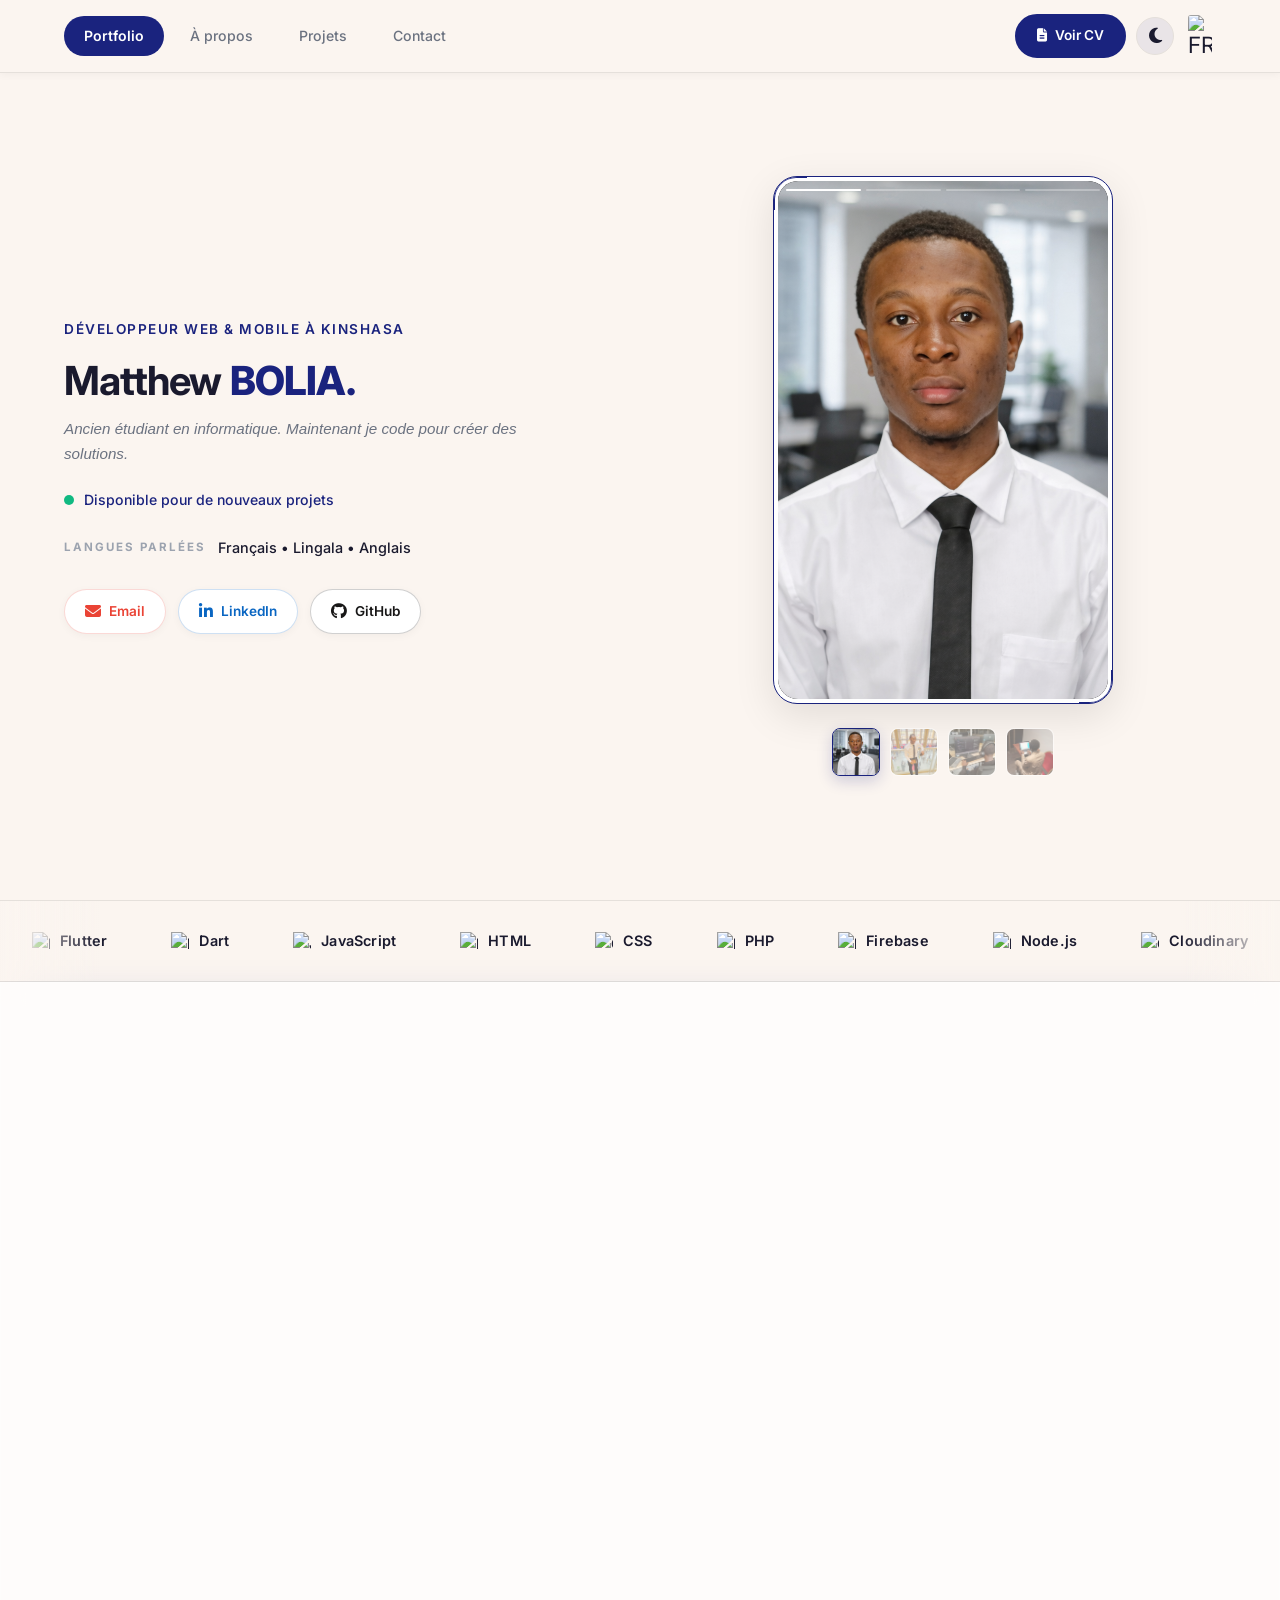
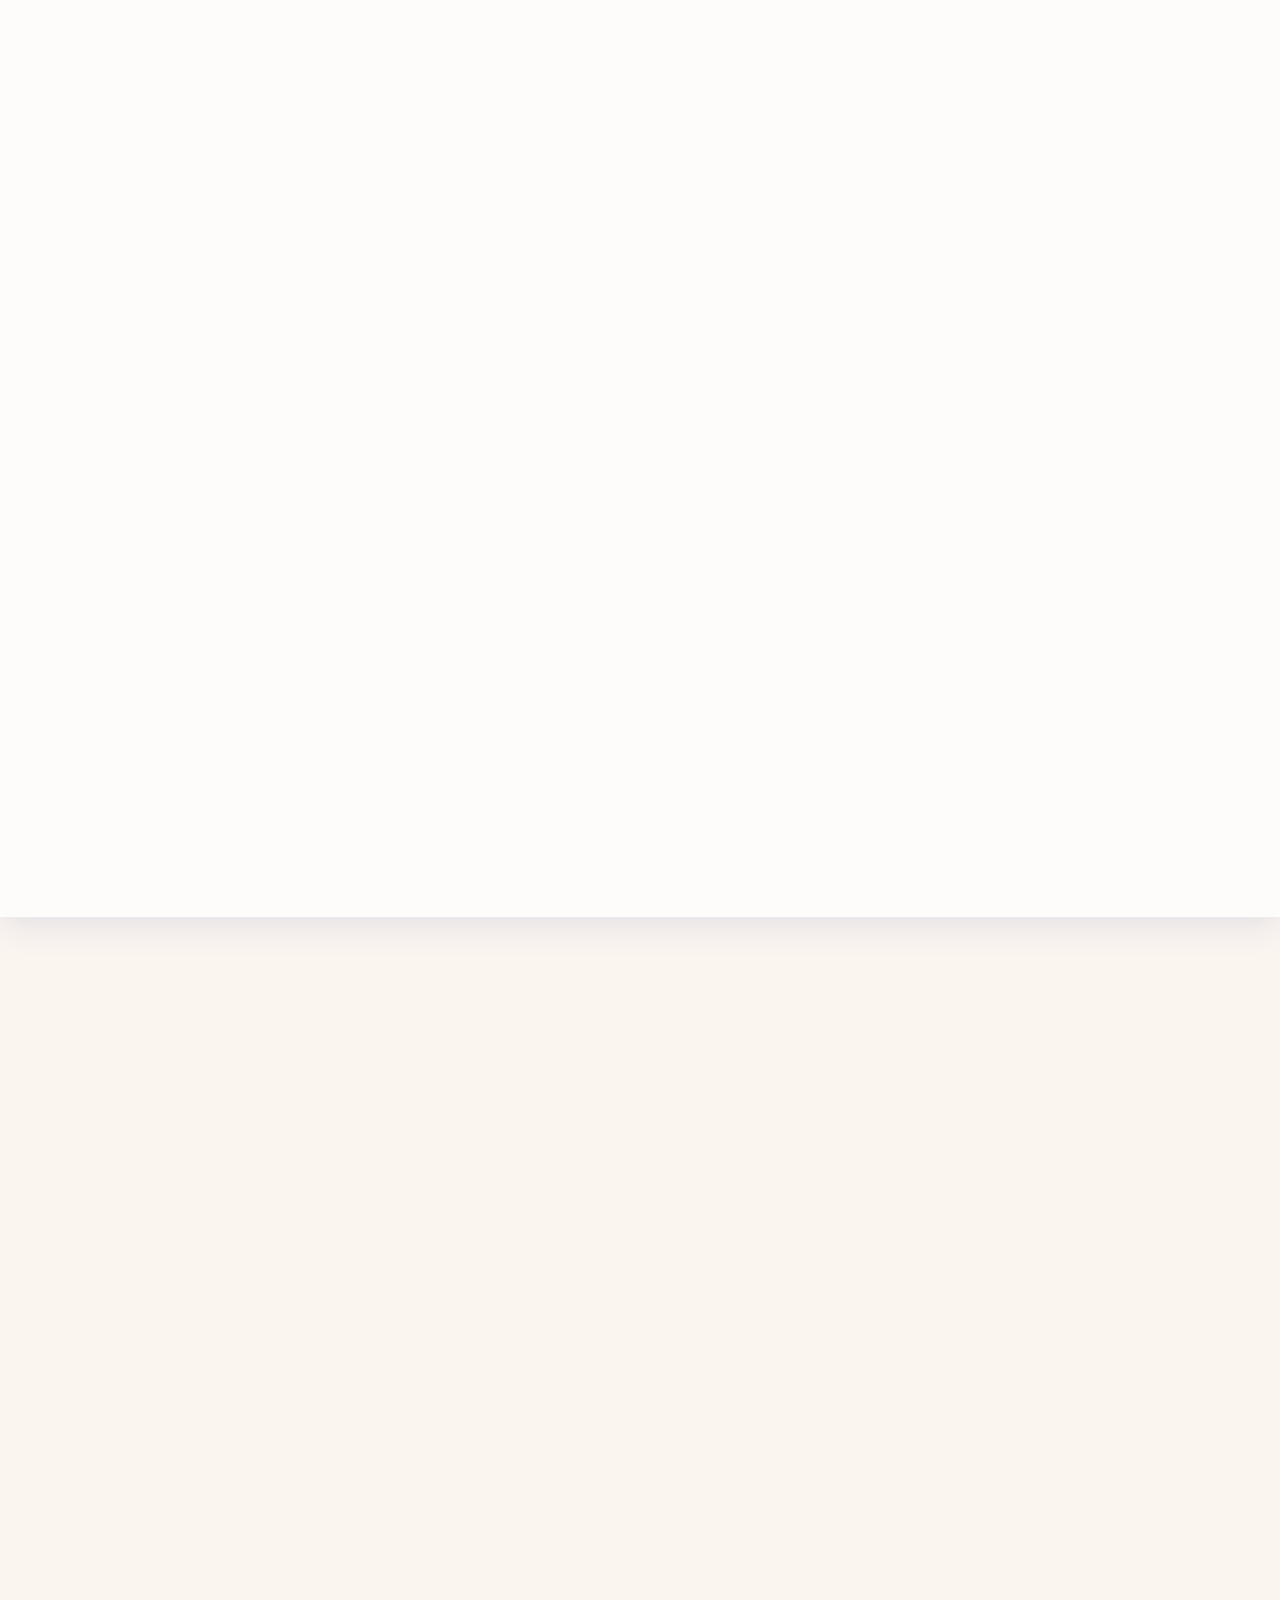
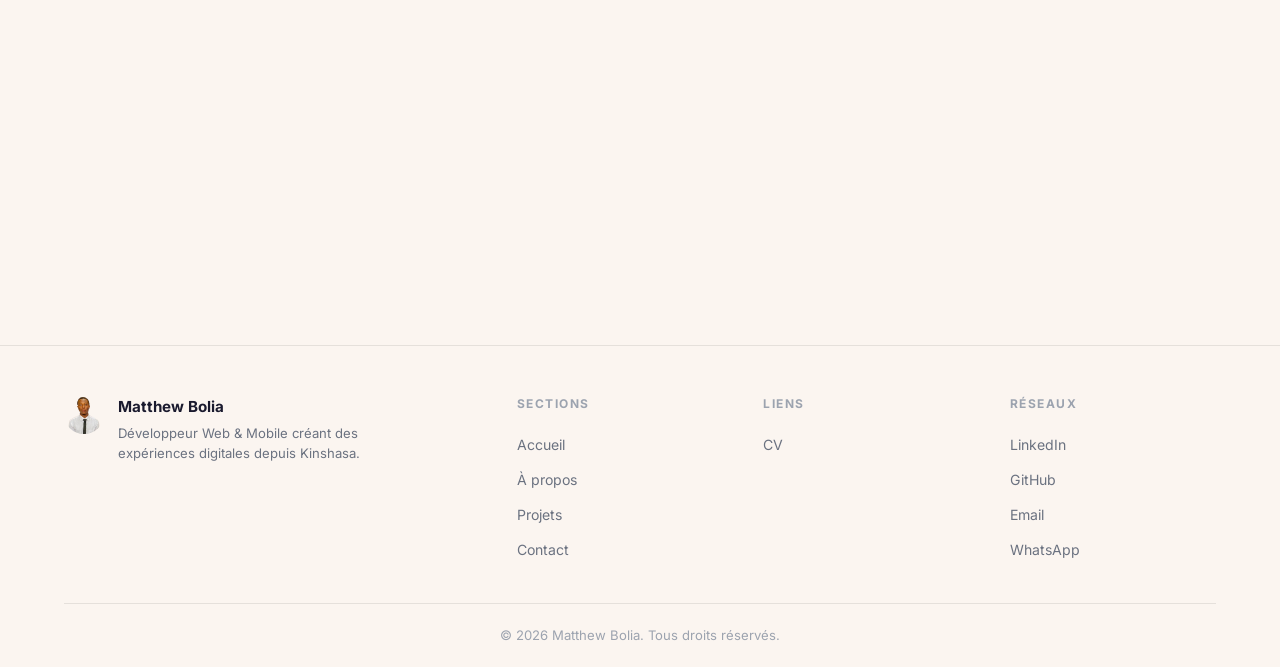
==== commit 76bf4d6d: "Performance mobile : réduction splash 1s, preload images et fix casse img" ====
--- a/index.html
+++ b/index.html
@@ -5,11 +5,12 @@
     <meta charset="UTF-8">
     <meta name="theme-color" content="#1A237E">
     <meta name="viewport" content="width=device-width, initial-scale=1.0">
-    <title>Matthew Bolia — Développeur Web & Mobile</title>
-    <meta name="description" content="Découvrez le portfolio de Matthew Bolia, développeur Web et Mobile spécialisé en Flutter, React et Firebase. Basé à Kinshasa.">
-    <meta name="keywords" content="Matthew Bolia, développeur web, développeur mobile, Kinshasa, portfolio, Flutter, React, Firebase">
-    <meta property="og:title" content="Matthew Bolia — Portfolio">
-    <meta property="og:description" content="Développeur Web & Mobile créant des expériences digitales exceptionnelles.">
+    <meta name="google-site-verification" content="google0b9a795fa56ff0c4" />
+    <title>Matthew BOLIA | Développeur Web & Mobile</title>
+    <meta name="description" content="Développeur d'applications web et mobiles à Kinshasa. Expert en Flutter, React et Firebase. Découvrez mes projets et solutions innovantes.">
+    <meta name="keywords" content="Matthew Bolia, développeur web, développeur mobile, Kinshasa, RDC, portfolio, Flutter, React, Firebase">
+    <meta property="og:title" content="Matthew BOLIA | Développeur Web & Mobile">
+    <meta property="og:description" content="Développeur passionné créant des solutions web et mobiles innovantes.">
     <meta property="og:url" content="https://matthewbolia.vercel.app/">
     <link rel="icon" type="image/png" href="favicon.png">
 
@@ -73,7 +74,7 @@
         document.addEventListener('DOMContentLoaded', () => {
             setTimeout(() => {
                 window.location.replace('portfolio.html');
-            }, 3000);
+            }, 1000);
         });
     </script>
 </body>
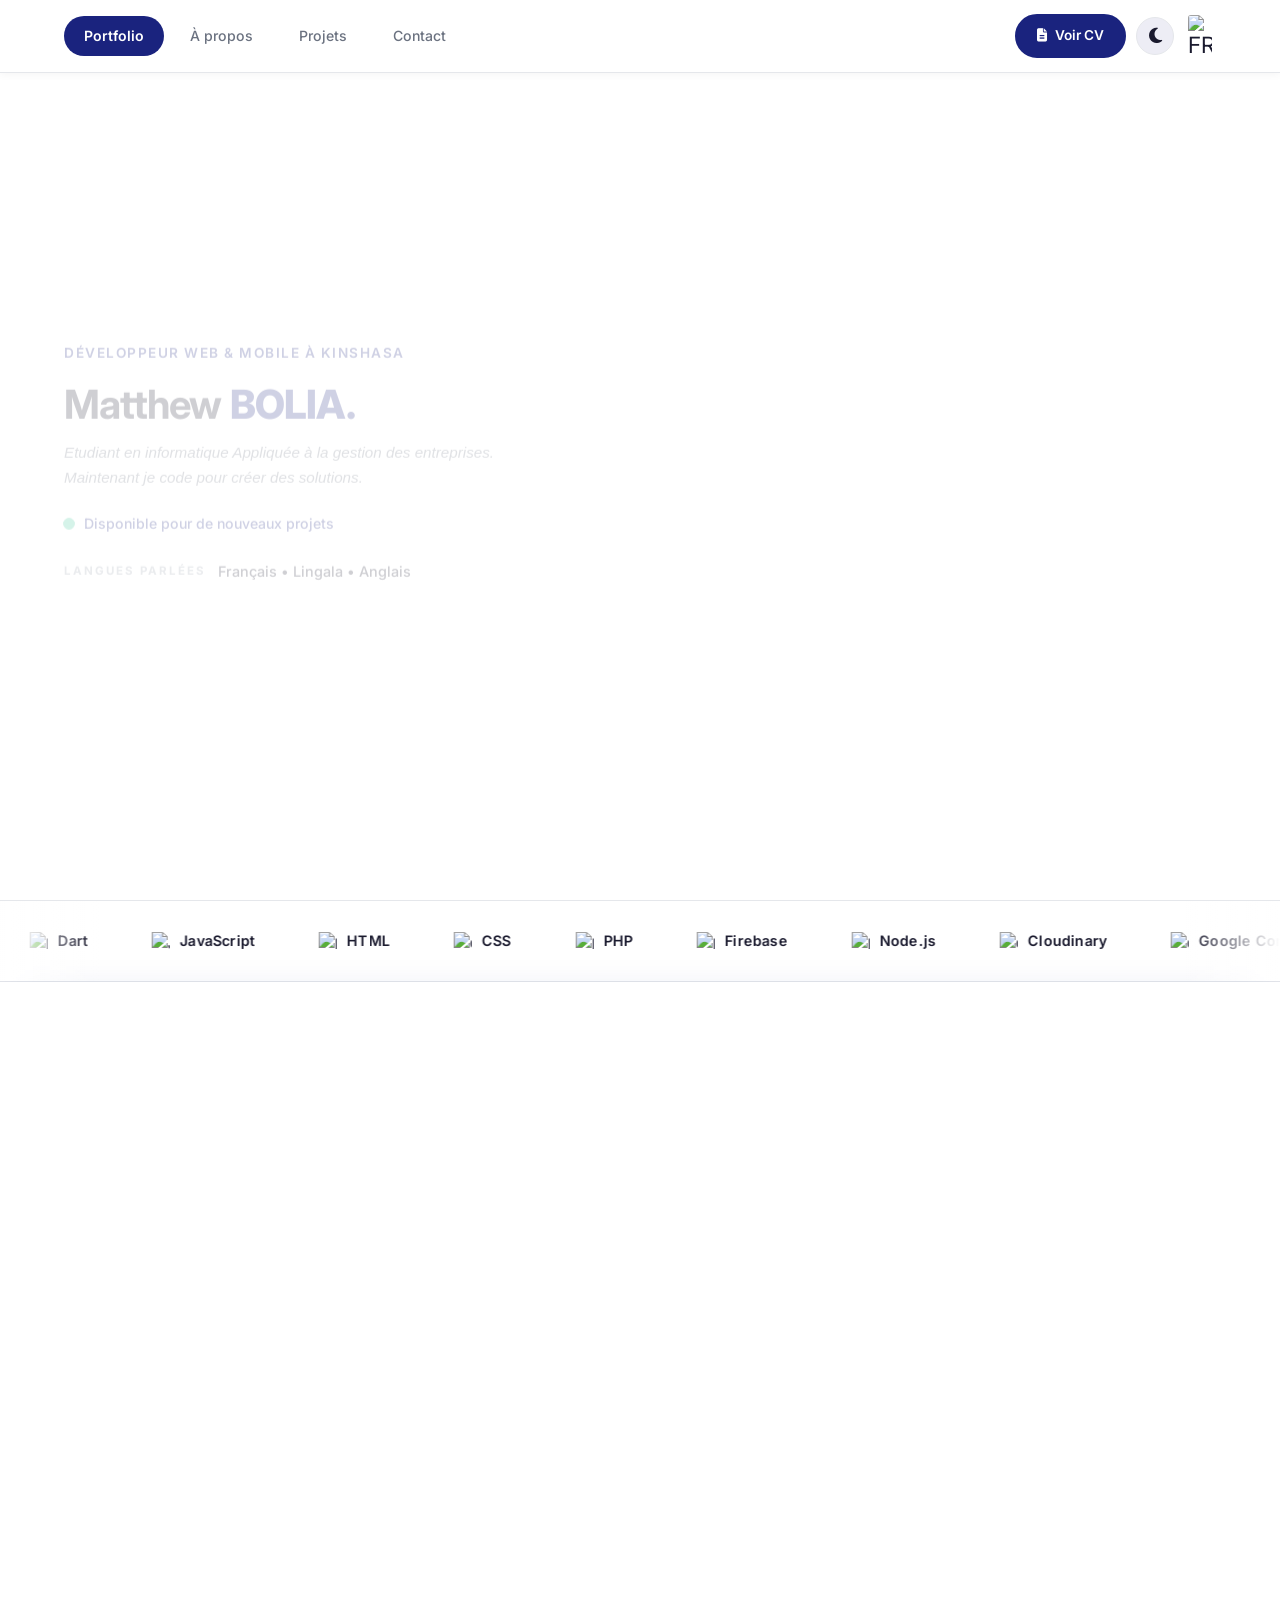
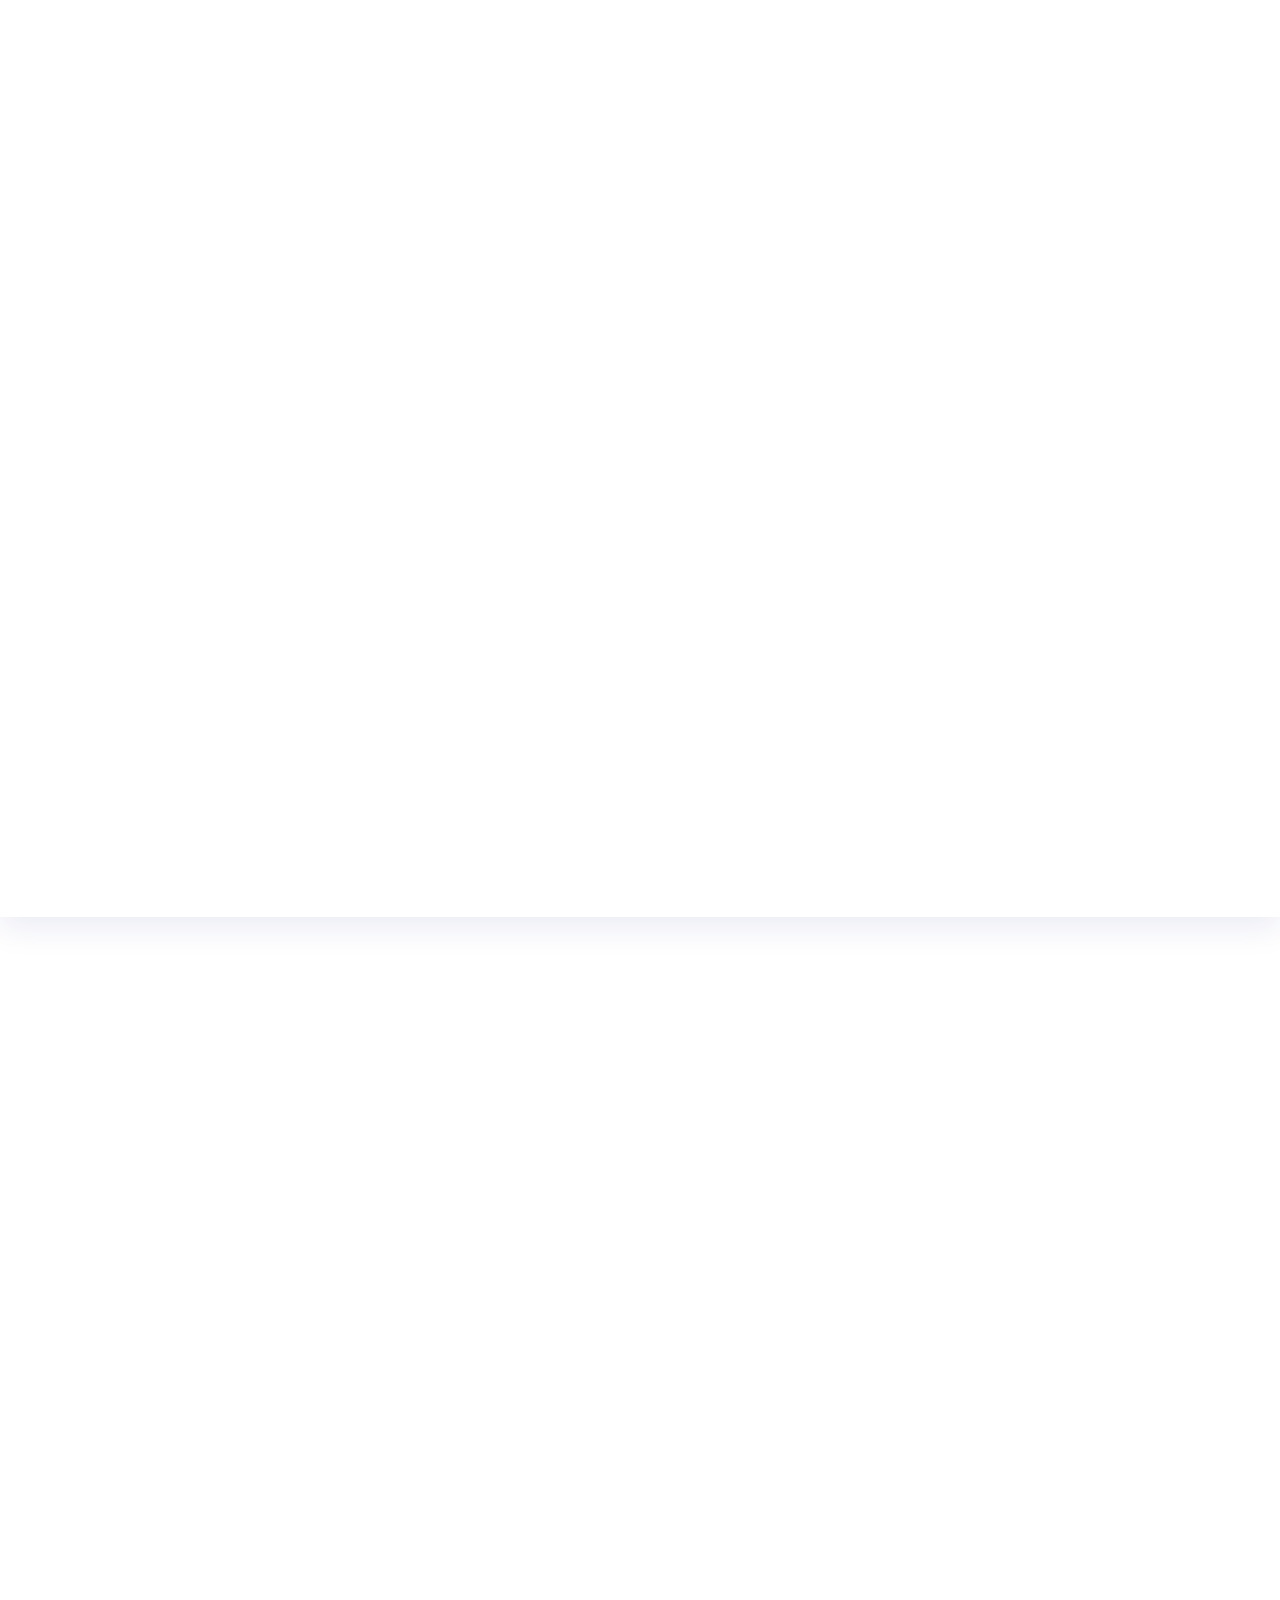
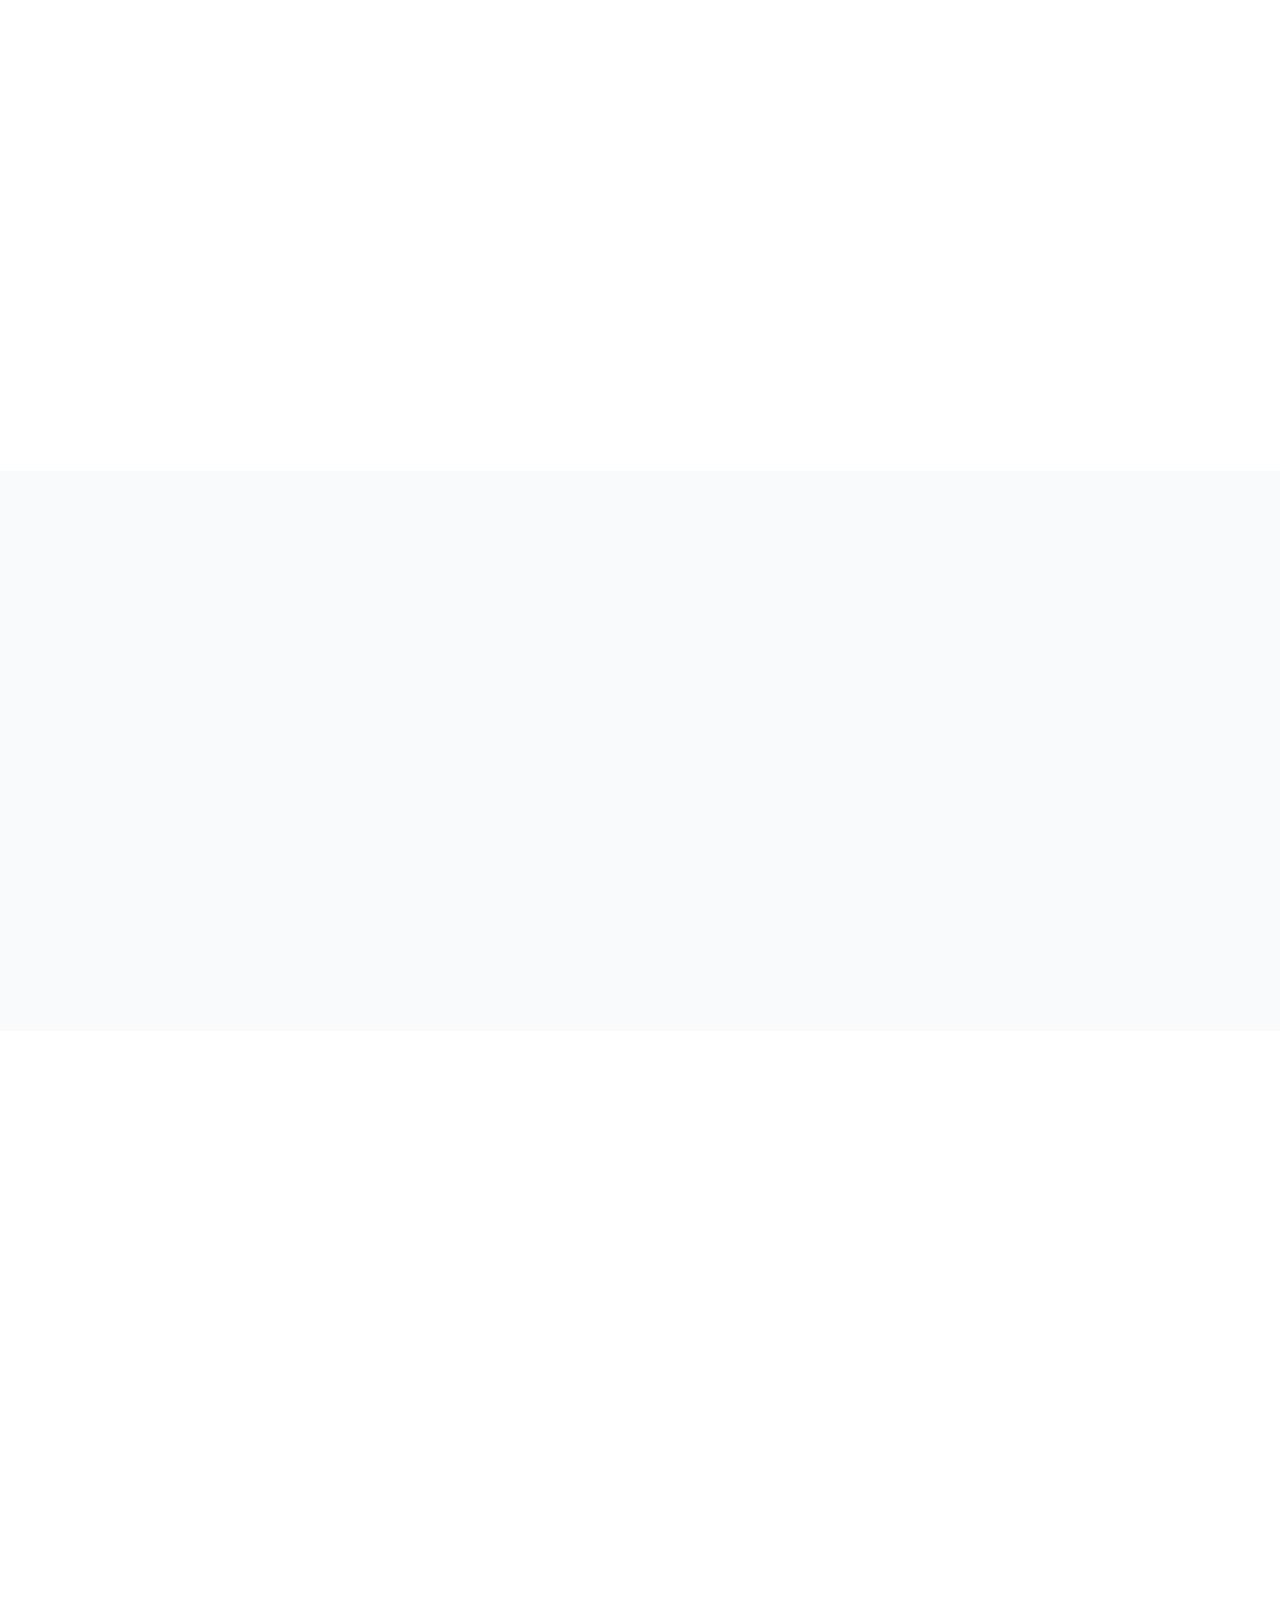
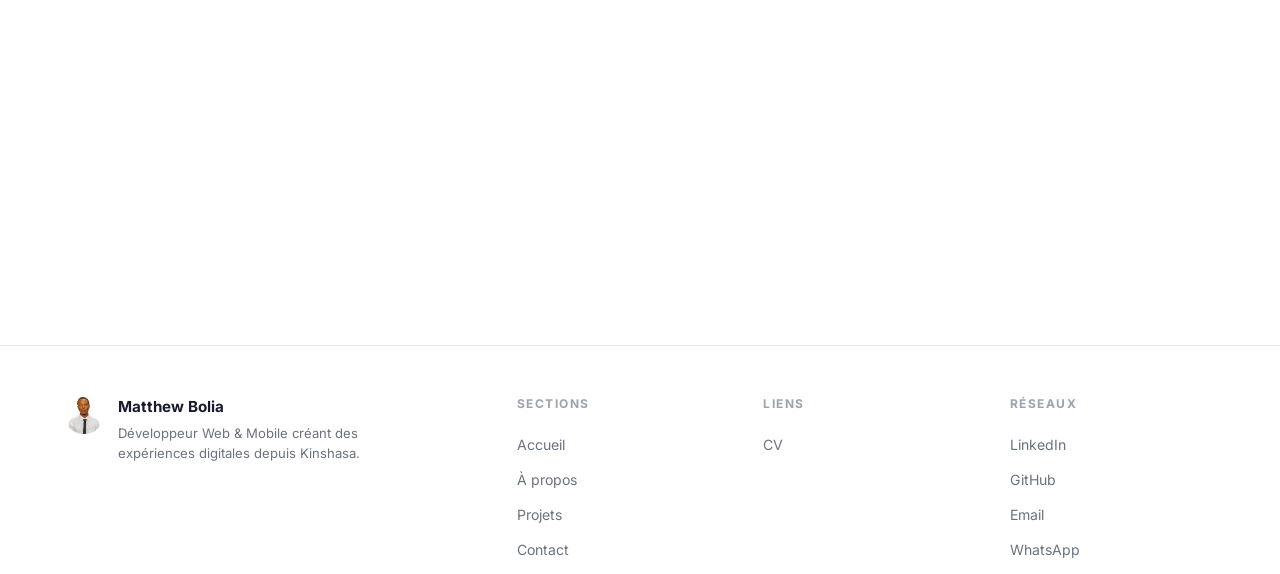
==== commit cff4a335: "Cache busting : forçage du chargement du nouveau CSS blanc" ====
--- a/index.html
+++ b/index.html
@@ -19,7 +19,7 @@
     <link rel="preconnect" href="https://fonts.gstatic.com" crossorigin>
     <link href="https://fonts.googleapis.com/css2?family=Inter:wght@800&display=swap" rel="stylesheet">
 
-    <link rel="stylesheet" href="style.css">
+    <link rel="stylesheet" href="style.css?v=2.1">
 
 
     <link rel="prefetch" href="portfolio.html">
@@ -79,4 +79,4 @@
     </script>
 </body>
 
-</html>+</html>
--- a/style.css
+++ b/style.css
@@ -5,17 +5,17 @@
    --primary-dark: #121858;
    --primary-soft: rgba(26, 35, 126, 0.08);
 
-   --bg-main: #FBF5F0;
+   --bg-main: #FFFFFF;
    --bg-card: #FFFFFF;
-   --bg-section-alt: #F5EDE6;
-   --bg-ticker: #FBF5F0;
+   --bg-section-alt: #F9FAFB;
+   --bg-ticker: #FFFFFF;
    --cta-bg: #e8eafc;
 
    --text-primary: #1a1a2e;
    --text-secondary: #6b7280;
    --text-muted: #9ca3af;
 
-   --border: #e5e0db;
+   --border: #E5E7EB;
    --border-hover: rgba(26, 35, 126, 0.3);
    --shadow: 0 4px 24px rgba(0, 0, 0, 0.06);
    --shadow-hover: 0 12px 40px rgba(0, 0, 0, 0.1);
@@ -2715,4 +2715,4 @@
 
  [data-theme='dark'] #scroll-progress {
    background: #5C6BC0;
- }+ }
